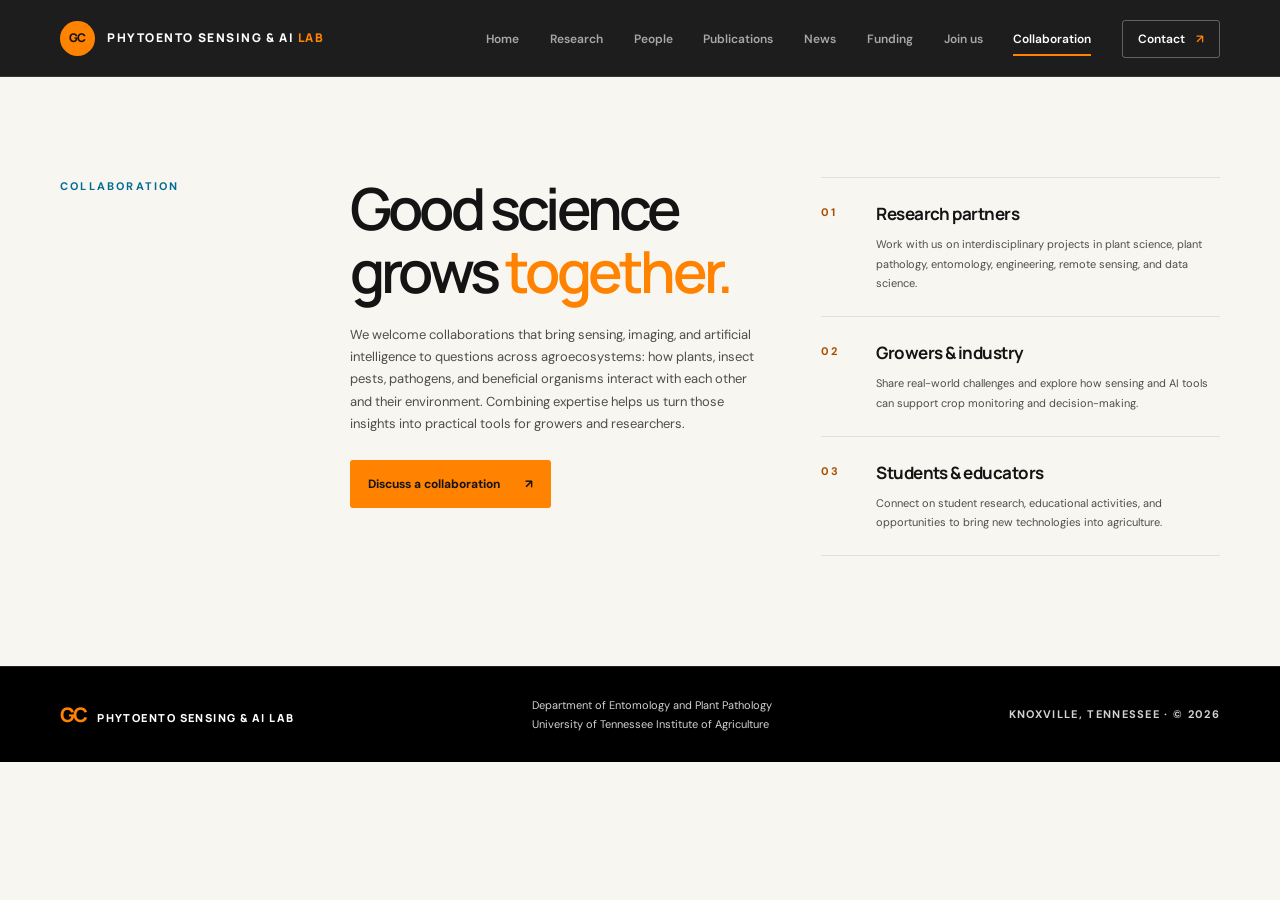
==== collaboration.html @ 6c4fd59d "lab website" ====
<!DOCTYPE html>
<html lang="en">
<head>
  <meta charset="utf-8">
  <meta name="viewport" content="width=device-width, initial-scale=1">
  <meta name="theme-color" content="#141414">
  <title>Collaboration | GC PhytoEnto Sensing &amp; AI Lab</title>
  <meta name="description" content="Collaborate with the GC PhytoEnto Sensing & AI Lab on sensing, plant health, and agricultural AI research.">
  <link rel="preconnect" href="https://fonts.googleapis.com">
  <link rel="preconnect" href="https://fonts.gstatic.com" crossorigin>
  <link href="https://fonts.googleapis.com/css2?family=DM+Sans:wght@400;500;600;700&family=Manrope:wght@400;500;600;700;800&display=swap" rel="stylesheet">
  <link rel="icon" href="favicon.svg" type="image/svg+xml">
  <link rel="stylesheet" href="styles.css">
  <script src="script.js" defer></script>
</head>
<body data-page="collaboration">
  <a class="skip-link" href="#main">Skip to content</a>
  <header class="site-header"><nav class="nav container" aria-label="Main navigation">
    <a class="brand" href="index.html" aria-label="GC PhytoEnto Sensing &amp; AI Lab home"><span class="brand-mark" aria-hidden="true">GC</span><span class="brand-name">PHYTOENTO SENSING &amp; AI <span>LAB</span></span></a>
    <button class="menu-toggle" type="button" aria-expanded="false" aria-controls="primary-menu"><span class="sr-only">Toggle navigation</span><span></span><span></span></button>
    <ul class="nav-links" id="primary-menu">
      <li><a class="nav-link" data-page-link="home" href="index.html">Home</a></li><li><a class="nav-link" data-page-link="research" href="research.html">Research</a></li><li><a class="nav-link" data-page-link="people" href="people.html">People</a></li><li><a class="nav-link" data-page-link="publications" href="publications.html">Publications</a></li><li><a class="nav-link" data-page-link="news" href="news.html">News</a></li><li><a class="nav-link" data-page-link="funding" href="funding.html">Funding</a></li><li><a class="nav-link" data-page-link="join" href="join.html">Join us</a></li><li><a class="nav-link" data-page-link="collaboration" href="collaboration.html">Collaboration</a></li><li><a class="nav-contact" data-page-link="contact" href="contact.html">Contact <span aria-hidden="true">↗</span></a></li>
    </ul>
  </nav></header>
  <main id="main">
    <section class="collaboration section-light">
      <div class="container collaboration-layout">
        <p class="section-index">COLLABORATION</p>
        <div class="collaboration-intro"><h1>Good science<br>grows <span>together.</span></h1><p>We welcome collaborations that bring sensing, imaging, and artificial intelligence to questions across agroecosystems: how plants, insect pests, pathogens, and beneficial organisms interact with each other and their environment. Combining expertise helps us turn those insights into practical tools for growers and researchers.</p><a class="button button-orange" href="mailto:sunil.gc@utk.edu?subject=Research%20collaboration">Discuss a collaboration <span aria-hidden="true">↗</span></a></div>
        <div class="collaboration-areas">
          <article><span>01</span><div><h2>Research partners</h2><p>Work with us on interdisciplinary projects in plant science, plant pathology, entomology, engineering, remote sensing, and data science.</p></div></article>
          <article><span>02</span><div><h2>Growers &amp; industry</h2><p>Share real-world challenges and explore how sensing and AI tools can support crop monitoring and decision-making.</p></div></article>
          <article><span>03</span><div><h2>Students &amp; educators</h2><p>Connect on student research, educational activities, and opportunities to bring new technologies into agriculture.</p></div></article>
        </div>
      </div>
    </section>
  </main>
  <footer class="footer"><div class="container footer-inner"><a class="footer-brand" href="index.html">GC <span>PHYTOENTO SENSING &amp; AI LAB</span></a><p>Department of Entomology and Plant Pathology<br>University of Tennessee Institute of Agriculture</p><span class="footer-note">KNOXVILLE, TENNESSEE · © <span id="year">2026</span></span></div></footer>
</body>
</html>
---- styles.css ----
:root {
  color-scheme: light;
  /* UTK primary */
  --orange: #ff8200;          /* Tennessee Orange */
  --orange-bright: #ff9a2f;
  --orange-pale: #ffd5a8;
  --orange-cream: #fff0dd;
  --orange-deep: #a94e00;     /* orange for text on light backgrounds (AA) */
  --black: #141414;            /* black: header, hero */
  --black-deep: #0c0c0c;       /* dark sections */
  --black-night: #000000;      /* footer, pressed states */
  --ink: var(--black);
  --ink-soft: #2b2b2b;
  /* UTK secondary */
  --limestone: #f0ede3;
  --summitt: #b9e1e2;         /* UTK Summitt light blue */
  --sky: #e4f1f2;             /* light blue tint for cards */
  --globe: #006c93;           /* UTK Globe blue: labels on light */
  --legacy: #579584;
  --paper: #f8f6f0;
  --white: #fff;
  /* text on light */
  --text: #1c1c1c;
  --text-muted: #4d4d4d;
  --text-faint: #5e5e5e;
  --rule-light: #e3e0d6;
  /* text on dark */
  --on-dark: #f0f0f0;
  --on-dark-muted: #d2d2d2;
  --on-dark-faint: #a8a8a8;
  --muted: var(--on-dark-faint);
  --body: var(--text);
  --line: rgba(255, 255, 255, .13);
  --font-display: "Manrope", "Helvetica Neue", Arial, sans-serif;
  --font-body: "DM Sans", "Helvetica Neue", Arial, sans-serif;
}

* { box-sizing: border-box; }
html { scroll-behavior: smooth; scroll-padding-top: 82px; }
body { margin: 0; color: var(--ink); background: var(--paper); font-family: var(--font-body); font-size: 16px; line-height: 1.7; -webkit-font-smoothing: antialiased; }
a { color: inherit; }
button, a { -webkit-tap-highlight-color: transparent; }
a:focus-visible, button:focus-visible { outline: 3px solid var(--orange); outline-offset: 4px; }
.container { width: min(1160px, calc(100% - 64px)); margin-inline: auto; }
.sr-only { position: absolute; width: 1px; height: 1px; padding: 0; margin: -1px; overflow: hidden; clip: rect(0, 0, 0, 0); white-space: nowrap; border: 0; }
.skip-link { position: fixed; top: 10px; left: 10px; z-index: 100; padding: 10px 14px; transform: translateY(-160%); color: var(--ink); background: var(--white); }
.skip-link:focus { transform: translateY(0); }

.site-header { position: sticky; top: 0; z-index: 20; color: var(--white); background: rgba(20, 20, 20, .96); border-bottom: 1px solid rgba(255,255,255,.1); backdrop-filter: blur(14px); }
.nav { min-height: 76px; display: flex; align-items: center; justify-content: space-between; gap: 30px; }
.brand { display: flex; align-items: center; gap: 12px; color: var(--white); text-decoration: none; }
.brand-mark { width: 35px; height: 35px; display: grid; place-items: center; color: var(--ink); background: var(--orange); border-radius: 50%; font-family: var(--font-display); font-size: 12px; font-weight: 800; letter-spacing: -.06em; }
.brand-name { font-family: var(--font-display); font-size: 12px; font-weight: 800; letter-spacing: .13em; }
.brand-name span { color: var(--orange); }
.nav-links { display: flex; align-items: center; gap: clamp(17px, 2.4vw, 34px); list-style: none; margin: 0; padding: 0; }
.nav-link, .nav-contact { position: relative; color: var(--on-dark-faint); text-decoration: none; font-size: 12px; font-weight: 600; transition: color .2s ease; }
.nav-link::after { position: absolute; right: 0; bottom: -9px; left: 0; height: 2px; content: ""; background: var(--orange); transform: scaleX(0); transform-origin: left; transition: transform .2s ease; }
.nav-link:hover, .nav-link.active, .nav-contact:hover, .nav-contact.active { color: var(--white); }
.nav-link.active::after, .nav-link:hover::after { transform: scaleX(1); }
.nav-contact { padding: 10px 15px; color: var(--white); border: 1px solid rgba(255,255,255,.3); border-radius: 3px; }
.nav-contact.active { border-color: var(--orange); }
.nav-contact span { margin-left: 8px; color: var(--orange); }
.menu-toggle { display: none; }

.hero { position: relative; min-height: 650px; overflow: hidden; color: var(--white); background: var(--ink); }
.hero-grid { position: absolute; inset: 0; opacity: .14; background-image: linear-gradient(rgba(255,255,255,.12) 1px, transparent 1px), linear-gradient(90deg, rgba(255,255,255,.12) 1px, transparent 1px); background-size: 72px 72px; mask-image: linear-gradient(90deg, transparent, #000 55%); }
.hero-content { position: relative; z-index: 2; padding-top: 106px; padding-bottom: 105px; }
.eyebrow, .section-index { margin: 0; font-size: 11px; font-weight: 700; letter-spacing: .2em; }
.eyebrow { display: flex; align-items: center; gap: 10px; color: var(--on-dark-faint); }
.eyebrow-dot, .signal-dot { width: 7px; height: 7px; display: inline-block; border-radius: 50%; background: var(--orange); box-shadow: 0 0 15px rgba(255,130,0,.7); }
.hero h1, h2 { font-family: var(--font-display); font-weight: 600; letter-spacing: -.065em; }
.hero h1 { margin: 30px 0 20px; font-size: clamp(48px, 7.3vw, 88px); line-height: 1.03; }
.hero h1 span, h2 span { color: var(--orange); }
.hero-intro { max-width: 485px; margin: 0; color: var(--on-dark); font-size: 16px; line-height: 1.8; }
.hero-actions { display: flex; align-items: center; gap: 28px; margin-top: 31px; }
.button { min-height: 48px; display: inline-flex; align-items: center; justify-content: center; gap: 25px; padding: 0 18px; border-radius: 3px; text-decoration: none; font-size: 12px; font-weight: 700; transition: transform .2s ease, background .2s ease; }
.button:hover { transform: translateY(-2px); }
.button-orange { color: var(--ink); background: var(--orange); }
.button-orange:hover { background: var(--orange-bright); }
.text-link { color: var(--white); text-decoration: none; font-size: 12px; font-weight: 600; }
.text-link span { padding-left: 8px; color: var(--orange); }
.hero-bottom { display: flex; justify-content: space-between; max-width: 485px; margin-top: 79px; padding-top: 20px; border-top: 1px solid var(--line); }
.hero-bottom p { margin: 0; color: var(--on-dark-muted); font-size: 11px; font-weight: 700; letter-spacing: .14em; line-height: 1.8; }
.hero-bottom .hero-note { color: var(--white); font-family: var(--font-display); font-size: 12px; letter-spacing: 0; text-align: right; }
.hero-note span { color: var(--on-dark-muted); }
.hero-art { position: absolute; top: 50%; right: max(calc((100vw - 1160px) / 2 - 25px), 0px); width: min(47vw, 570px); aspect-ratio: 1; transform: translateY(-48%); }
.orbit { position: absolute; top: 50%; left: 50%; border: 1px solid rgba(255,255,255,.13); border-radius: 50%; transform: translate(-50%, -50%); }
.orbit-one { width: 48%; height: 48%; }
.orbit-two { width: 70%; height: 70%; border-color: rgba(255,130,0,.34); }
.orbit-three { width: 95%; height: 95%; }
.plant-symbol { position: absolute; top: 49%; left: 50%; width: 110px; height: 180px; transform: translate(-50%, -50%); }
.plant-symbol::before { position: absolute; bottom: 3px; left: 53px; width: 3px; height: 135px; content: ""; background: linear-gradient(var(--orange-bright), #815018); transform: rotate(5deg); transform-origin: bottom; }
.plant-symbol span { position: absolute; width: 62px; height: 29px; border: 2px solid var(--orange); border-radius: 100% 0 100% 0; background: linear-gradient(120deg, rgba(255,130,0,.3), rgba(255,130,0,.02)); }
.plant-symbol span:nth-child(1) { top: 28px; left: 53px; transform: rotate(-28deg); }
.plant-symbol span:nth-child(2) { top: 62px; left: 5px; transform: rotate(205deg); }
.plant-symbol span:nth-child(3) { top: 91px; left: 54px; transform: rotate(-28deg); }
.plant-symbol span:nth-child(4) { top: 119px; left: 13px; transform: rotate(205deg) scale(.8); }
.hero-illustration { position: absolute; inset: 0; width: 100%; height: 100%; overflow: visible; }
.art-label { position: absolute; top: 14%; right: 8%; color: var(--on-dark-faint); font-size: 11px; font-weight: 700; letter-spacing: .2em; }
.signal-dot { width: 5px; height: 5px; margin-right: 7px; }
.art-spectrum { position: absolute; right: 1%; bottom: 19%; left: 1%; height: 7px; border-radius: 10px; background: linear-gradient(90deg, #6642cb, #347ed2, #53b8a3, #bdd24b, #ffdb52, #ff8200, #e75237, #773546); box-shadow: 0 0 22px rgba(255,130,0,.18); }
.art-wavelength { position: absolute; right: 1%; bottom: 14%; left: 1%; display: flex; justify-content: space-between; color: var(--on-dark-muted); font-size: 11px; font-weight: 700; letter-spacing: .12em; }
.scroll-cue { position: absolute; bottom: 24px; left: max(calc((100vw - 1160px) / 2), 32px); display: flex; align-items: center; gap: 10px; color: var(--on-dark-faint); text-decoration: none; font-size: 11px; font-weight: 700; letter-spacing: .17em; }
.scroll-cue span { width: 17px; height: 1px; background: var(--orange); }

section[id] { scroll-margin-top: 75px; }
.section-light { background: var(--paper); }
.section-ink { color: var(--white); background: var(--black-deep); }
.intro { padding: 116px 0 124px; }
.intro-layout { display: grid; grid-template-columns: 1fr 2.3fr .7fr; gap: 36px; align-items: start; }
.section-index { color: var(--globe); }
.section-ink .section-index { color: var(--on-dark-faint); }
.intro h2, .section-heading h1, .section-heading h2, .people h1, .people h2, .publication-layout h1, .publication-layout h2, .contact h1, .contact h2, .join h1, .join h2, .collaboration h1 { margin: 0; font-family: var(--font-display); font-size: clamp(39px, 5vw, 58px); font-weight: 600; letter-spacing: -.065em; line-height: 1.08; }
.intro h2 span, .people h1 span, .people h2 span, .join h1 span, .join h2 span { color: var(--globe); }
.section-heading h1 span, .section-heading h2 span, .publication-layout h1 span, .publication-layout h2 span, .contact h1 span, .contact h2 span, .collaboration-intro h1 span { color: var(--orange); }
.intro-copy { max-width: 620px; margin: 30px 0 0; color: var(--text); font-size: 16px; }
.intro-copy-secondary { margin-top: 14px; color: var(--text-muted); font-size: 14px; }
.intro-side { display: flex; align-items: flex-end; flex-direction: column; padding-top: 10px; }
.side-rule { width: 45px; height: 3px; background: var(--orange); }
.intro-side p { color: var(--text-muted); font-size: 11px; font-weight: 700; letter-spacing: .17em; line-height: 1.8; text-align: right; }
.side-arrow { color: var(--orange); font-size: 29px; }

.research { padding: 104px 0 100px; }
.section-heading { display: flex; align-items: end; justify-content: space-between; gap: 28px; margin-bottom: 45px; }
.section-heading .section-index { margin-bottom: 18px; }
.section-heading h2 span { color: var(--orange); }
.section-aside { max-width: 270px; margin: 0 0 6px; color: var(--on-dark-faint); font-size: 13px; }
.research-grid { display: grid; grid-template-columns: repeat(4, 1fr); border-top: 1px solid var(--line); border-bottom: 1px solid var(--line); }
.research-card { position: relative; min-height: 300px; padding: 25px 20px 24px 0; }
.research-card + .research-card { padding-left: 22px; border-left: 1px solid var(--line); }
.card-number { color: var(--on-dark-faint); font-size: 11px; letter-spacing: .16em; }
.card-icon { width: 39px; height: 39px; display: grid; place-items: center; margin: 35px 0 22px; color: var(--orange); border: 1px solid rgba(255,130,0,.46); border-radius: 50%; font-size: 24px; }
.icon-waves, .icon-ai, .icon-field { font-size: 21px; }
.research-card h2, .research-card h3 { margin: 0 0 12px; font-family: var(--font-display); font-size: 16px; font-weight: 700; letter-spacing: -.03em; }
.research-card p { margin: 0; color: var(--on-dark-muted); font-size: 12px; line-height: 1.8; }
.card-tag { display: inline-block; margin-top: 21px; color: var(--orange); font-size: 11px; font-weight: 700; letter-spacing: .13em; }
.spectrum-note { display: grid; grid-template-columns: 100px 1fr; gap: 28px; align-items: start; max-width: 790px; margin: 36px 0 0 auto; }
.spectrum-line { height: 2px; margin-top: 12px; background: linear-gradient(90deg, #6642cb, #347ed2, #53b8a3, #bdd24b, #ffdb52, #ff8200, #e75237); }
.spectrum-note p { margin: 0; color: var(--on-dark-muted); font-size: 12px; }
.spectrum-note strong { color: var(--white); }

.people { padding: 112px 0; }
.people-layout { display: grid; grid-template-columns: .8fr 1.45fr .8fr; gap: 36px; align-items: center; }
.people-heading .section-index { margin-bottom: 22px; }
.people-heading > p:last-child { max-width: 260px; margin: 24px 0 0; color: var(--text-muted); font-size: 13px; }
.person-card { display: grid; grid-template-columns: 92px 1fr; gap: 24px; padding: 30px; background: var(--white); border: 1px solid var(--rule-light); box-shadow: 0 12px 40px rgba(0,0,0,.06); }
.person-monogram { position: relative; width: 85px; height: 85px; display: grid; place-items: center; color: var(--ink); background: var(--sky); font-family: var(--font-display); font-size: 25px; font-weight: 700; letter-spacing: -.1em; }
.person-role { margin: 1px 0 7px; color: var(--text-faint); font-size: 11px; font-weight: 700; letter-spacing: .17em; }
.person-details h3 { margin: 0; font-family: var(--font-display); font-size: 22px; letter-spacing: -.05em; }
.person-title { margin: 2px 0 18px; color: var(--text-muted); font-size: 11px; }
.person-details > p:not(.person-role):not(.person-title) { margin: 0; color: var(--text-muted); font-size: 11px; line-height: 1.8; }
.inline-link { display: inline-flex; align-items: center; gap: 10px; margin-top: 17px; color: var(--orange-deep); text-decoration: none; font-size: 11px; font-weight: 700; }
.inline-link span { color: var(--orange); }
.team-note { align-self: end; padding-bottom: 2px; }
.team-plus { color: var(--orange); font-size: 25px; }
.team-note p { margin: 8px 0 0; color: var(--text-muted); font-size: 12px; }
.team-note strong { color: var(--ink); }

.section-orange { color: var(--ink); background: var(--orange); }
.publication-layout { position: relative; display: grid; grid-template-columns: .8fr 2.2fr; gap: 35px; align-items: start; min-height: 390px; padding-top: 88px; padding-bottom: 80px; overflow: hidden; }
.publication-layout .section-index { color: rgba(0,0,0,.62); }
.publication-layout h2 { font-size: clamp(42px, 5.3vw, 62px); }
.publication-layout h2 span { color: var(--orange-cream); }
.publication-layout > div:nth-child(2) > p { max-width: 450px; margin: 18px 0 23px; color: rgba(0,0,0,.75); font-size: 13px; }
.button-dark { min-height: 44px; color: var(--white); background: var(--ink); }
.button-dark:hover { background: var(--black-night); }
.publication-layout .publication-note { margin: 15px 0 0 !important; color: rgba(0,0,0,.62) !important; font-size: 11px !important; }

.lab-publications { padding: 96px 0 104px; }
.lab-pubs-layout { display: grid; grid-template-columns: .8fr 2.2fr; gap: 35px; align-items: start; }
.lab-pubs-layout > .section-index { padding-top: 14px; }
.lab-publications h2 { margin: 0 0 28px; font-family: var(--font-display); font-size: clamp(34px, 4vw, 46px); font-weight: 600; letter-spacing: -.06em; line-height: 1.1; }
.lab-publications h2 span { color: var(--orange-deep); }
.pub-list { margin: 0; padding: 0; list-style: none; border-top: 1px solid var(--rule-light); }
.pub-item { display: grid; grid-template-columns: 64px 1fr; gap: 20px; padding: 22px 0; border-bottom: 1px solid var(--rule-light); }
.pub-year { padding-top: 3px; color: var(--orange-deep); font-size: 11px; font-weight: 700; letter-spacing: .1em; }
.pub-item h3 { margin: 0 0 6px; font-family: var(--font-display); font-size: 17px; font-weight: 700; letter-spacing: -.02em; line-height: 1.35; }
.pub-item h3 a { text-decoration: none; }
.pub-item h3 a:hover { color: var(--orange-deep); }
.pub-authors, .pub-venue { margin: 0; color: var(--text-muted); font-size: 12px; }
.pub-venue { font-style: italic; }
.lab-publications h2:has(+ .pubs-intro) { margin-bottom: 10px; }
.pubs-intro { max-width: 620px; margin: 0 0 26px; color: var(--text-muted); font-size: 13px; }
.pubs-intro .inline-link { margin: 0 0 0 6px; }
.collab-publications { padding-block: 64px 72px; background: var(--white); border-top: 1px solid var(--rule-light); }
.pub-tag { display: inline-block; margin: 0 2px 8px 0; padding: 2px 7px; color: var(--orange-deep); border: 1px solid currentColor; border-radius: 2px; font-size: 11px; font-weight: 700; letter-spacing: .12em; line-height: 1.5; vertical-align: 1px; }
.pub-tag-collab { color: var(--globe); }
.pubs-intro .pub-tag { margin-bottom: 0; }
.pub-archive summary { display: flex; align-items: baseline; flex-wrap: wrap; gap: 6px 18px; cursor: pointer; list-style: none; }
.pub-archive summary::-webkit-details-marker { display: none; }
.pub-archive summary h2 { margin: 0; }
.pub-archive-hint { color: var(--orange-deep); font-size: 11px; font-weight: 700; letter-spacing: .08em; }
.pub-archive-hint::after { content: " · show list ↓"; }
.pub-archive[open] .pub-archive-hint::after { content: " · hide list ↑"; }
.pub-archive[open] summary { margin-bottom: 14px; }
.pub-archive summary:focus-visible { outline: 3px solid var(--orange); outline-offset: 6px; }
.pub-empty { padding: 26px 0; border-bottom: 1px solid var(--rule-light); }
.pub-empty p { margin: 0; max-width: 560px; color: var(--text-muted); font-size: 13px; }

.join { padding: 108px 0; }
.join-layout { display: grid; grid-template-columns: .8fr 1.4fr .8fr; gap: 35px; align-items: start; }
.join-layout > .section-index { padding-top: 8px; }
.join h2 { font-size: clamp(43px, 5vw, 60px); }
.join-copy > p { max-width: 480px; margin: 21px 0 0; color: var(--text-muted); font-size: 13px; }
.join-copy .inline-link { margin-top: 20px; }
.join-card { display: flex; flex-direction: column; margin-top: 8px; padding: 23px; background: var(--sky); border-left: 3px solid var(--summitt); }
.join-spark { color: var(--orange); font-size: 20px; }
.join-card p { margin: 21px 0 6px; color: var(--text-faint); font-size: 11px; font-weight: 700; letter-spacing: .16em; }
.join-card strong { font-family: var(--font-display); font-size: 18px; }
.join-card > span:last-child { margin-top: 5px; color: var(--text-muted); font-size: 11px; }

.contact { padding: 90px 0 70px; }
.contact-layout { display: grid; grid-template-columns: 1.2fr 1fr auto; gap: 40px; align-items: end; }
.contact .section-index { margin-bottom: 18px; }
.contact h2 { font-size: clamp(43px, 5vw, 59px); }
.contact h2 span { color: var(--orange); }
.contact address { display: flex; flex-direction: column; gap: 7px; color: var(--on-dark-muted); font-size: 11px; font-style: normal; }
.contact address strong { margin-bottom: 5px; color: var(--white); font-family: var(--font-display); font-size: 14px; }
.contact address a { width: fit-content; margin-top: 9px; color: var(--orange); text-decoration: none; font-weight: 700; }
.contact address a span { padding-left: 8px; }
.contact-top { color: var(--on-dark-muted); text-decoration: none; white-space: nowrap; font-size: 11px; font-weight: 700; letter-spacing: .14em; }
.contact-top span { padding-left: 7px; color: var(--orange); font-size: 14px; }
.footer { color: var(--on-dark-muted); background: var(--black-night); border-top: 1px solid var(--line); }
.footer-inner { min-height: 95px; display: flex; align-items: center; justify-content: space-between; gap: 24px; }
.footer-brand { color: var(--orange); text-decoration: none; font-family: var(--font-display); font-size: 20px; font-weight: 800; letter-spacing: -.08em; }
.footer-brand span { margin-left: 8px; color: var(--white); font-size: 11px; letter-spacing: .13em; }
.footer-inner p { margin: 0; font-size: 11px; line-height: 1.7; }
.footer-note { font-size: 11px; font-weight: 700; letter-spacing: .12em; }

.collaboration { padding: 100px 0 110px; }
.collaboration-layout { display: grid; grid-template-columns: .7fr 1.2fr 1.1fr; gap: 36px; align-items: start; }
.collaboration-intro > p { max-width: 420px; margin: 22px 0 25px; color: var(--text-muted); font-size: 13px; }
.collaboration-areas { border-top: 1px solid var(--rule-light); }
.collaboration-areas article { display: grid; grid-template-columns: 38px 1fr; gap: 17px; padding: 22px 0; border-bottom: 1px solid var(--rule-light); }
.collaboration-areas article > span { padding-top: 3px; color: var(--orange-deep); font-size: 11px; font-weight: 700; letter-spacing: .14em; }
.collaboration-areas h2 { margin: 0 0 6px; font-family: var(--font-display); font-size: 17px; font-weight: 700; letter-spacing: -.03em; }
.collaboration-areas p { margin: 0; color: var(--text-muted); font-size: 11px; line-height: 1.8; }

.funding-page { min-height: 550px; display: flex; align-items: center; padding: 90px 0; }
.funding-layout { display: grid; grid-template-columns: 1fr 1fr; gap: 80px; align-items: center; }
.funding-heading .section-index { margin-bottom: 20px; }
.funding-heading h1 { margin: 0; font-family: var(--font-display); font-size: clamp(48px, 6vw, 72px); font-weight: 600; letter-spacing: -.065em; line-height: 1.02; }
.funding-heading h1 span { color: var(--orange); }
.funding-heading > p:last-child { max-width: 470px; margin: 23px 0 0; color: var(--on-dark-faint); font-size: 14px; }
.funding-note { padding: 32px; border: 1px solid var(--line); background: rgba(255,255,255,.025); }
.funding-note h2 { margin: 0 0 8px; font-size: 21px; letter-spacing: -.04em; }
.funding-note > p { margin: 0; color: var(--on-dark-faint); font-size: 13px; }
.funding-note .inline-link { color: var(--orange-bright); }

.news-page { min-height: 550px; display: flex; align-items: center; padding: 90px 0; }
.news-layout { display: grid; grid-template-columns: .8fr 1.2fr; gap: 80px; align-items: center; }
.news-heading .section-index { margin-bottom: 20px; }
.news-heading h1 { margin: 0; font-family: var(--font-display); font-size: clamp(48px, 6vw, 72px); font-weight: 600; letter-spacing: -.065em; line-height: 1.02; }
.news-heading h1 span { color: var(--orange); }
.news-heading > p:last-child { max-width: 390px; margin: 22px 0 0; color: var(--text-muted); font-size: 14px; }
.news-empty { padding: 38px; border: 1px solid var(--rule-light); background: var(--white); }
.news-mark { color: var(--orange); font-size: 24px; }
.news-label { margin: 22px 0 8px; color: var(--text-faint); font-size: 11px; font-weight: 700; letter-spacing: .16em; }
.news-empty h2 { margin: 0; font-size: 22px; letter-spacing: -.045em; }
.news-empty > p:not(.news-label) { margin: 10px 0 0; color: var(--text-muted); font-size: 12px; }
.news-list { display: flex; flex-direction: column; gap: 18px; }
.news-item { border-top: 3px solid var(--orange); }
.news-item h2 { font-size: 24px; line-height: 1.2; }
.news-item > p:not(.news-label) { font-size: 13px; line-height: 1.75; }
.news-next { padding: 18px 38px; border-left: 3px solid var(--rule-light); }
.news-next .news-label { margin: 0 0 4px; }
.news-next p:not(.news-label) { margin: 0; color: var(--text-muted); font-size: 12px; }
.news-next .inline-link { margin: 0 0 0 8px; }

@media (min-width: 1500px) {
  .hero { min-height: 720px; }
  .hero-content { padding-top: 130px; }
}
@media (max-width: 920px) {
  .container { width: min(100% - 48px, 760px); }
  .nav { min-height: 70px; }
  .menu-toggle { width: 42px; height: 42px; display: flex; flex-direction: column; justify-content: center; align-items: center; gap: 6px; padding: 0; color: var(--white); background: transparent; border: 1px solid rgba(255,255,255,.25); border-radius: 3px; cursor: pointer; }
  .menu-toggle span:not(.sr-only) { width: 17px; height: 1px; background: currentColor; transition: transform .2s ease; }
  .menu-toggle[aria-expanded="true"] span:nth-of-type(2) { transform: translateY(3.5px) rotate(45deg); }
  .menu-toggle[aria-expanded="true"] span:nth-of-type(3) { transform: translateY(-3.5px) rotate(-45deg); }
  .nav-links { position: absolute; top: 69px; right: 0; left: 0; display: none; align-items: stretch; gap: 0; padding: 10px max(24px, calc((100vw - 760px) / 2)) 19px; background: var(--black); border-bottom: 1px solid rgba(255,255,255,.13); }
  .nav-links.is-open { display: flex; flex-direction: column; }
  .nav-links li { padding: 12px 0; border-top: 1px solid rgba(255,255,255,.08); }
  .nav-link { display: block; font-size: 13px; }
  .nav-link::after { display: none; }
  .nav-contact { display: inline-block; padding: 8px 12px; }
  .collaboration-layout { grid-template-columns: .55fr 1.5fr; }
  .collaboration-areas { grid-column: 2; }
  .funding-layout { grid-template-columns: .9fr 1fr; gap: 45px; }
  .news-layout { grid-template-columns: .7fr 1fr; gap: 45px; }
  .hero { min-height: 620px; }
  .hero-art { right: -80px; width: 54vw; opacity: .8; }
  .hero-content { padding-top: 100px; }
  .intro-layout { grid-template-columns: .55fr 2fr; }
  .intro-side { display: none; }
  .research-grid { grid-template-columns: repeat(2, 1fr); }
  .research-card { min-height: 270px; padding: 23px 26px 23px 0; }
  .research-card:nth-child(3) { padding-left: 0; border-top: 1px solid var(--line); border-left: 0; }
  .research-card:nth-child(4) { border-top: 1px solid var(--line); }
  .people-layout { grid-template-columns: .7fr 1.6fr; }
  .team-note { grid-column: 2; }
  .publication-layout { grid-template-columns: .7fr 2fr; }
    .join-layout { grid-template-columns: .65fr 1.4fr .8fr; gap: 22px; }
}
@media (max-width: 680px) {
  html { scroll-padding-top: 66px; }
  .container { width: calc(100% - 40px); }
  .nav { min-height: 66px; }
  .nav-links { top: 65px; padding-inline: 20px; }
  .hero { min-height: 700px; }
  .hero-content { padding-top: 70px; padding-bottom: 120px; }
  .hero h1 { margin-top: 25px; font-size: clamp(46px, 12vw, 65px); }
  .hero-intro { max-width: 420px; font-size: 14px; }
  .hero-art { top: auto; right: -55px; bottom: 55px; width: 72vw; min-width: 280px; opacity: .56; transform: none; }
  .hero-bottom { max-width: 100%; margin-top: 43px; }
  .art-label, .art-wavelength { display: none; }
  .scroll-cue { bottom: 20px; left: 20px; }
  .intro, .people, .join { padding: 78px 0; }
  .intro-layout { grid-template-columns: 1fr; gap: 22px; }
  .intro h2, .section-heading h2, .people h2, .publication-layout h2, .contact h2, .join h2 { font-size: 43px; }
  .intro-copy { margin-top: 22px; font-size: 14px; }
  .research { padding: 78px 0; }
  .section-heading { align-items: start; flex-direction: column; margin-bottom: 28px; }
  .section-heading .section-index { margin-bottom: 14px; }
  .section-aside { margin: 0; }
  .research-grid { grid-template-columns: 1fr; }
  .research-card, .research-card + .research-card, .research-card:nth-child(3), .research-card:nth-child(4) { min-height: 0; padding: 22px 0; border-top: 1px solid var(--line); border-left: 0; }
  .research-card:first-child { border-top: 0; }
  .card-icon { margin: 22px 0 15px; }
  .card-tag { margin-top: 12px; }
  .spectrum-note { grid-template-columns: 1fr; gap: 14px; margin-top: 26px; }
  .spectrum-line { width: 100px; }
  .people-layout { grid-template-columns: 1fr; gap: 27px; }
  .people-heading > p:last-child { margin-top: 17px; }
  .person-card { grid-template-columns: 1fr; gap: 19px; padding: 22px; }
  .person-monogram { width: 65px; height: 65px; font-size: 21px; }
  .team-note { grid-column: auto; padding: 0; }
  .publication-layout { grid-template-columns: 1fr; gap: 24px; min-height: 0; padding-top: 74px; padding-bottom: 74px; }
  .lab-publications { padding: 70px 0; }
  .lab-pubs-layout { grid-template-columns: 1fr; gap: 14px; }
  .lab-pubs-layout > .section-index { padding-top: 0; }
  .pub-item { grid-template-columns: 1fr; gap: 6px; }
    .join-layout { grid-template-columns: 1fr; gap: 22px; }
  .join-layout > .section-index { padding: 0; }
  .join-card { margin-top: 4px; }
  .contact { padding: 74px 0 52px; }
  .contact-layout { grid-template-columns: 1fr; gap: 29px; align-items: start; }
  .contact-top { justify-self: start; }
  .collaboration-layout { grid-template-columns: 1fr; gap: 22px; }
  .collaboration-areas { grid-column: auto; }
  .collaboration h1 { font-size: 43px; }
  .collaboration-areas article { grid-template-columns: 34px 1fr; gap: 13px; padding-block: 20px; }
  .collaboration-areas h2 { font-size: 16px; }
  .funding-page { min-height: 0; padding: 76px 0; }
  .funding-layout { grid-template-columns: 1fr; gap: 35px; }
  .funding-heading h1 { font-size: 48px; }
  .funding-note { padding: 24px; }
  .news-page { min-height: 0; padding: 76px 0; }
  .news-layout { grid-template-columns: 1fr; gap: 35px; }
  .news-heading h1 { font-size: 48px; }
  .news-empty { padding: 25px; }
  .news-next { padding: 14px 20px; }
  .footer-inner { align-items: flex-start; flex-direction: column; justify-content: center; gap: 10px; padding-top: 20px; padding-bottom: 20px; }
}

@media (prefers-reduced-motion: reduce) {
  *, *::before, *::after { scroll-behavior: auto !important; transition-duration: .01ms !important; animation-duration: .01ms !important; }
}
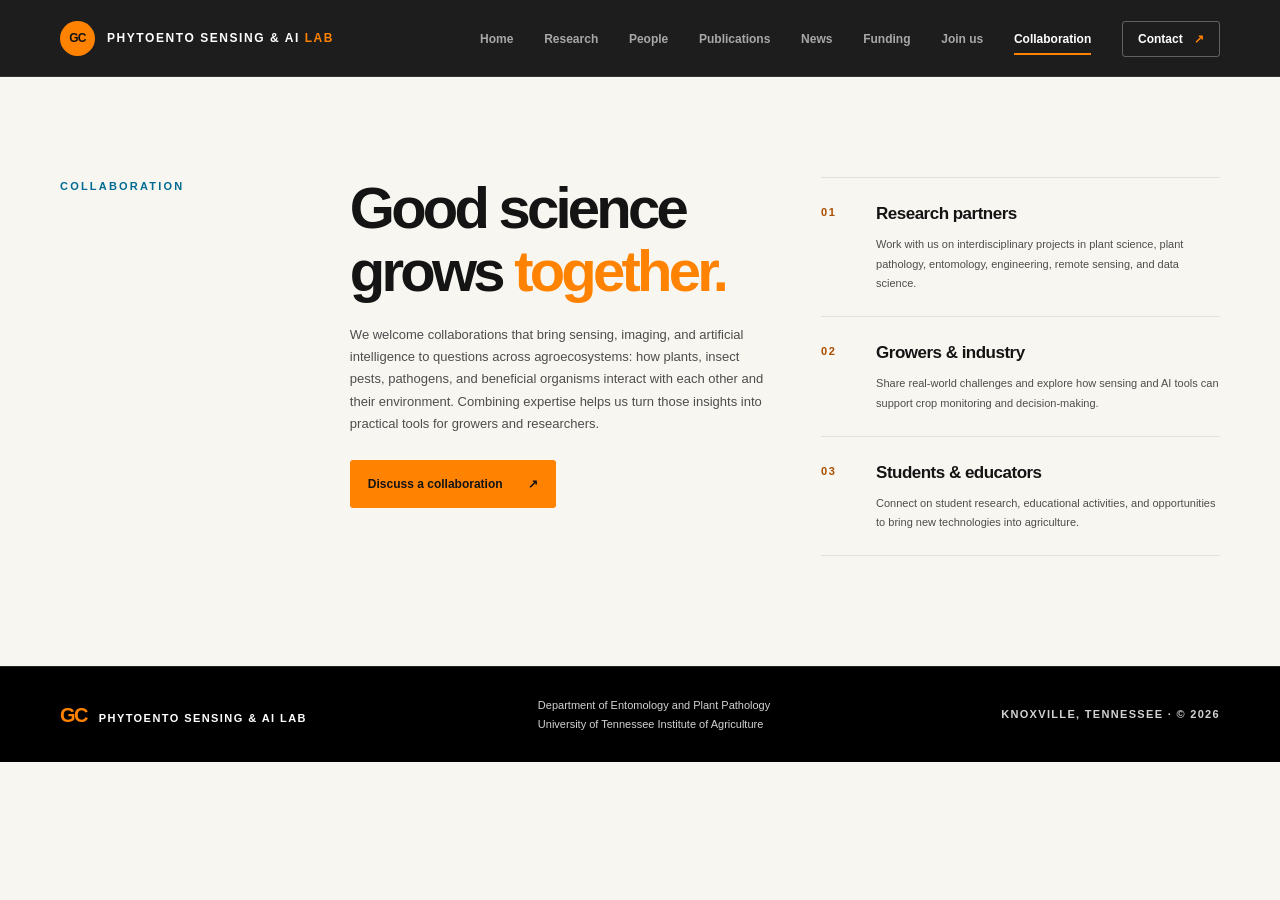
==== commit 374b5b3e: "ss" ====
--- a/collaboration.html
+++ b/collaboration.html
@@ -2,6 +2,8 @@
 <html lang="en">
 <head>
   <meta charset="utf-8">
+  <meta http-equiv="Content-Security-Policy" content="default-src 'self'; script-src 'self'; style-src 'self' https://fonts.googleapis.com; font-src 'self' https://fonts.gstatic.com; img-src 'self'; connect-src 'none'; object-src 'none'; base-uri 'none'; form-action 'none'; frame-src 'none'; upgrade-insecure-requests">
+  <meta name="referrer" content="strict-origin-when-cross-origin">
   <meta name="viewport" content="width=device-width, initial-scale=1">
   <meta name="theme-color" content="#141414">
   <title>Collaboration | GC PhytoEnto Sensing &amp; AI Lab</title>
